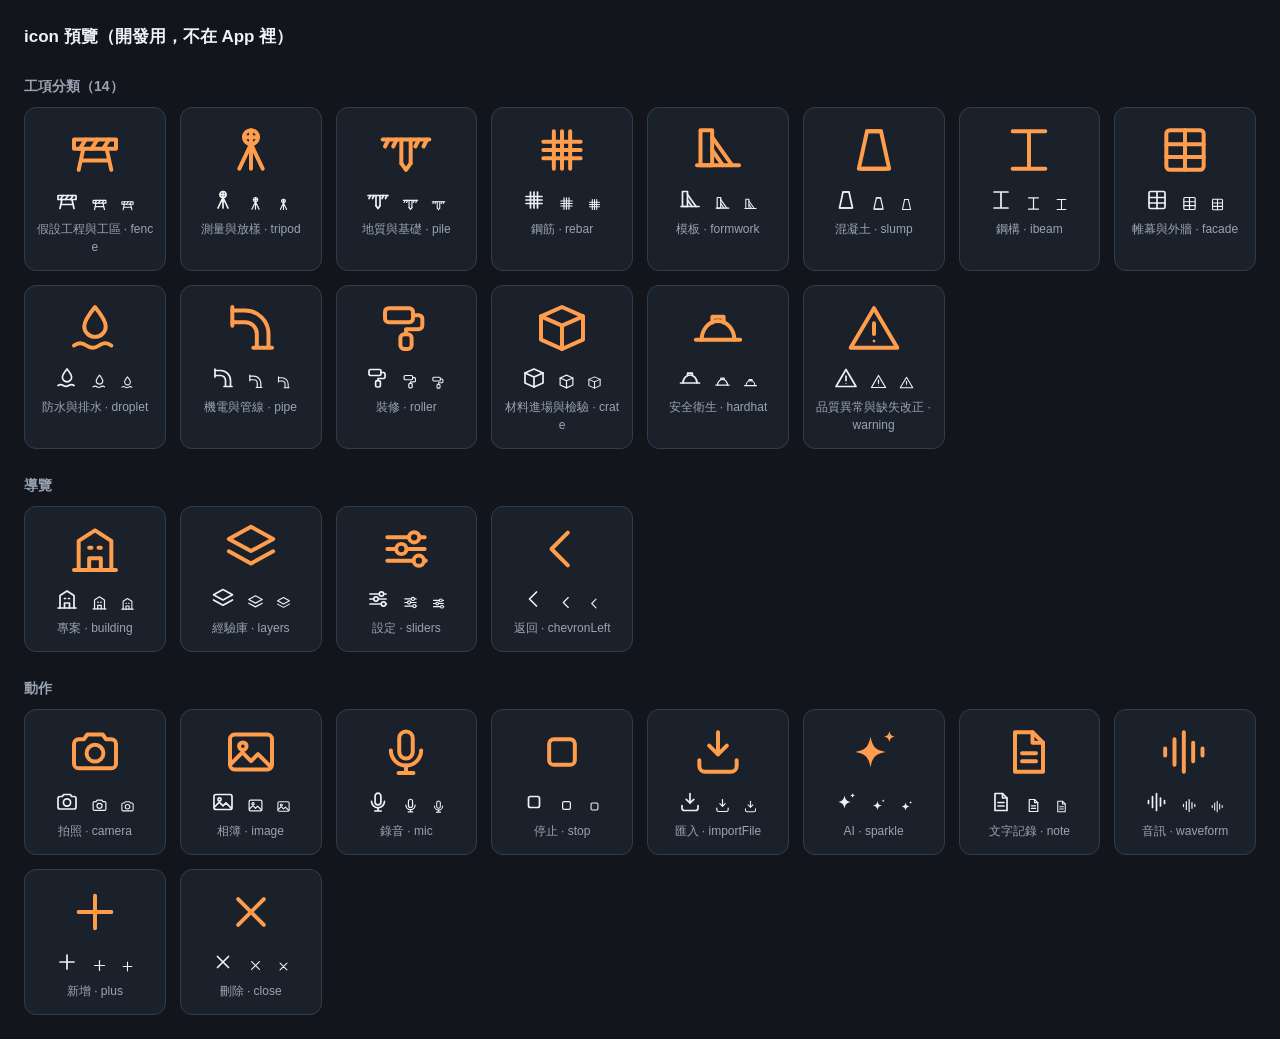
==== tools/icon-preview.html @ b73eb268 "把所有 emoji 換成 SVG icon set 新增 js/icons.js：28 個線條式 icon，24×24 viewBox，一律用 currentColor 描邊。 換掉的原因是 emoj" ====
<!DOCTYPE html>
<html lang="zh-Hant">
<head>
<meta charset="utf-8">
<title>icon 預覽</title>
<style>
  body { background: #12161c; color: #eef1f5; font: 15px/1.5 "Noto Sans TC", sans-serif; padding: 24px; margin: 0; }
  h2 { font-size: 14px; color: #99a3b2; margin: 26px 0 10px; font-weight: 600; }
  .grid { display: grid; grid-template-columns: repeat(auto-fill, minmax(140px, 1fr)); gap: 14px; }
  .cell { background: #1b212a; border: 1px solid #333d4a; border-radius: 12px; padding: 14px 10px; text-align: center; }
  .big { color: #ff9d4d; display: flex; justify-content: center; margin-bottom: 10px; }
  .small { color: #eef1f5; display: flex; justify-content: center; gap: 12px; align-items: flex-end; margin-bottom: 8px; }
  .name { font-size: 12px; color: #99a3b2; word-break: break-all; }
</style>
</head>
<body>
<h1 style="font-size:17px;margin:0">icon 預覽（開發用，不在 App 裡）</h1>
<div id="out"></div>
<script type="module">
import { icon } from '../js/icons.js';
import { CATEGORIES } from '../js/taxonomy.js';

const out = document.getElementById('out');

function section(title, items) {
  const h = document.createElement('h2');
  h.textContent = title;
  const g = document.createElement('div');
  g.className = 'grid';
  for (const { name, label } of items) {
    const cell = document.createElement('div');
    cell.className = 'cell';
    const big = document.createElement('div');
    big.className = 'big';
    big.append(icon(name, { size: 56 }));
    const small = document.createElement('div');
    small.className = 'small';
    small.append(icon(name, { size: 24 }), icon(name, { size: 17 }), icon(name, { size: 15 }));
    const n = document.createElement('div');
    n.className = 'name';
    n.textContent = label ? `${label} · ${name}` : name;
    cell.append(big, small, n);
    g.append(cell);
  }
  out.append(h, g);
}

section('工項分類（14）', CATEGORIES.map((c) => ({ name: c.icon, label: c.name })));
section('導覽', [
  { name: 'building', label: '專案' },
  { name: 'layers', label: '經驗庫' },
  { name: 'sliders', label: '設定' },
  { name: 'chevronLeft', label: '返回' },
]);
section('動作', [
  { name: 'camera', label: '拍照' },
  { name: 'image', label: '相簿' },
  { name: 'mic', label: '錄音' },
  { name: 'stop', label: '停止' },
  { name: 'importFile', label: '匯入' },
  { name: 'sparkle', label: 'AI' },
  { name: 'note', label: '文字記錄' },
  { name: 'waveform', label: '音訊' },
  { name: 'plus', label: '新增' },
  { name: 'close', label: '刪除' },
]);
</script>
</body>
</html>
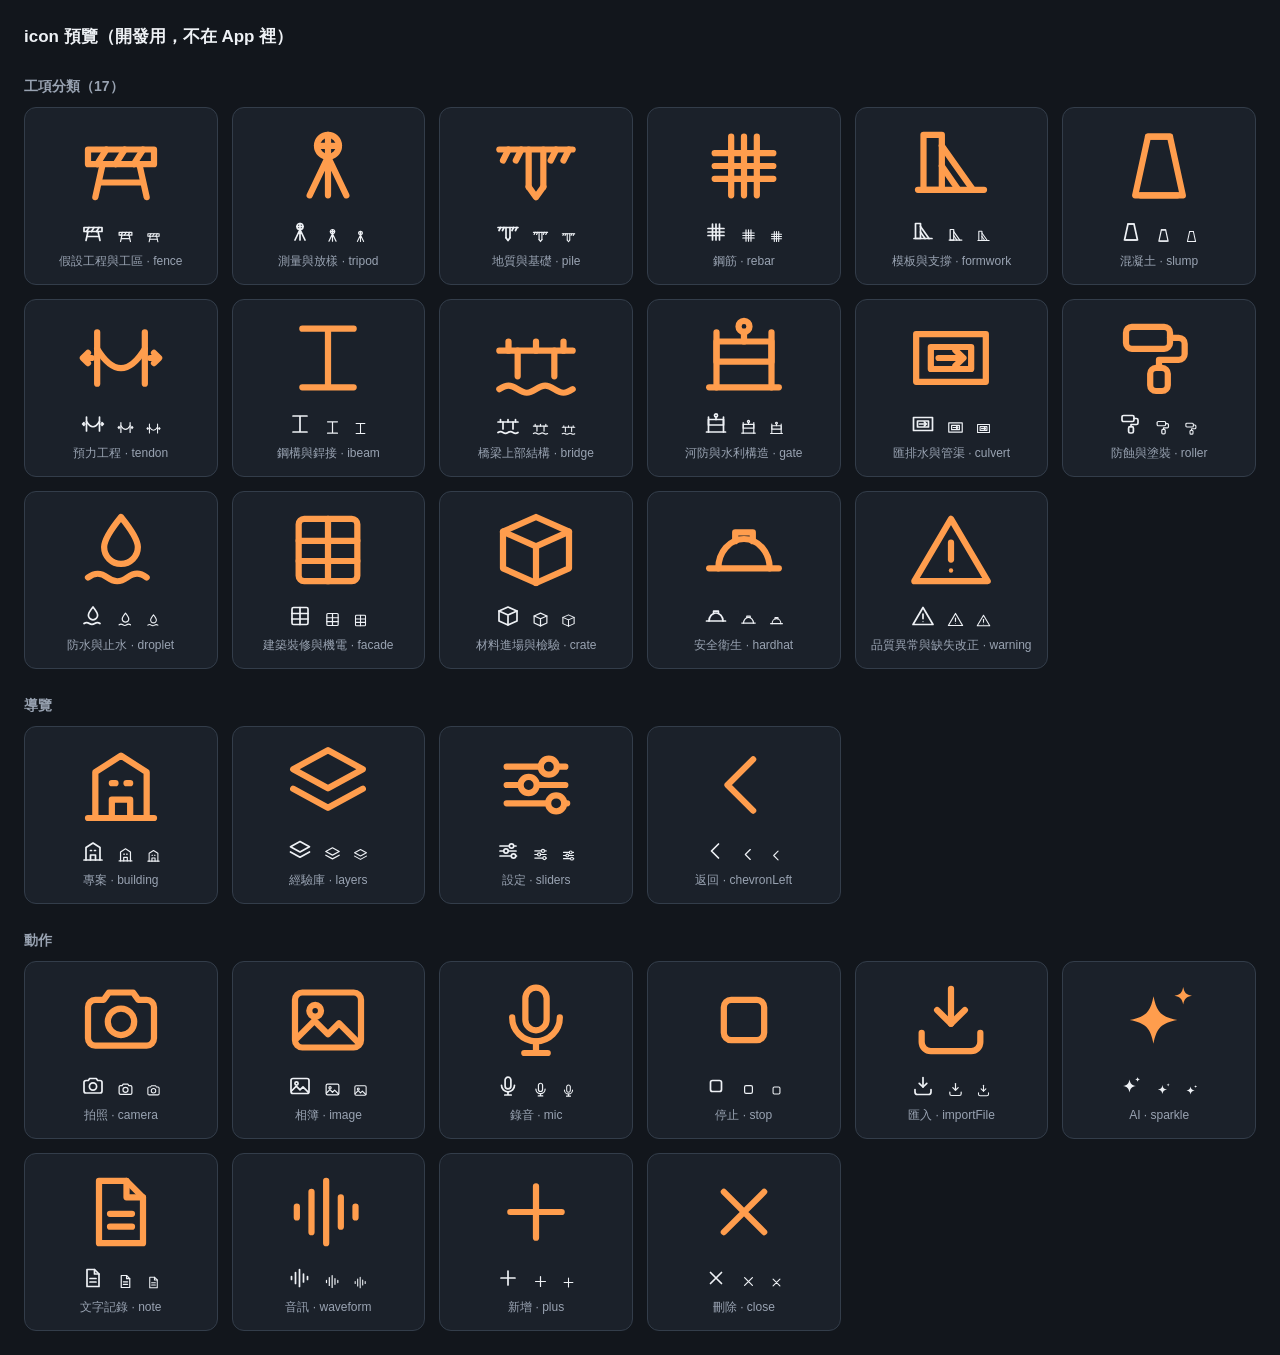
==== commit 7a6126c5: "分類改為橋梁與水利導向（14 → 17 項） 原本那套是照建築工程設計的，對橋梁水利有三項死重、又缺了整個預力工程。  新增： - 預力工程（套管定位、鋼腱檢驗、施拉記錄、伸長量核對、灌漿飽滿度、錨定" ====
--- a/tools/icon-preview.html
+++ b/tools/icon-preview.html
@@ -6,7 +6,7 @@
 <style>
   body { background: #12161c; color: #eef1f5; font: 15px/1.5 "Noto Sans TC", sans-serif; padding: 24px; margin: 0; }
   h2 { font-size: 14px; color: #99a3b2; margin: 26px 0 10px; font-weight: 600; }
-  .grid { display: grid; grid-template-columns: repeat(auto-fill, minmax(140px, 1fr)); gap: 14px; }
+  .grid { display: grid; grid-template-columns: repeat(auto-fill, minmax(190px, 1fr)); gap: 14px; }
   .cell { background: #1b212a; border: 1px solid #333d4a; border-radius: 12px; padding: 14px 10px; text-align: center; }
   .big { color: #ff9d4d; display: flex; justify-content: center; margin-bottom: 10px; }
   .small { color: #eef1f5; display: flex; justify-content: center; gap: 12px; align-items: flex-end; margin-bottom: 8px; }
@@ -32,7 +32,7 @@
     cell.className = 'cell';
     const big = document.createElement('div');
     big.className = 'big';
-    big.append(icon(name, { size: 56 }));
+    big.append(icon(name, { size: 88 }));
     const small = document.createElement('div');
     small.className = 'small';
     small.append(icon(name, { size: 24 }), icon(name, { size: 17 }), icon(name, { size: 15 }));
@@ -45,7 +45,7 @@
   out.append(h, g);
 }
 
-section('工項分類（14）', CATEGORIES.map((c) => ({ name: c.icon, label: c.name })));
+section(`工項分類（${CATEGORIES.length}）`, CATEGORIES.map((c) => ({ name: c.icon, label: c.name })));
 section('導覽', [
   { name: 'building', label: '專案' },
   { name: 'layers', label: '經驗庫' },
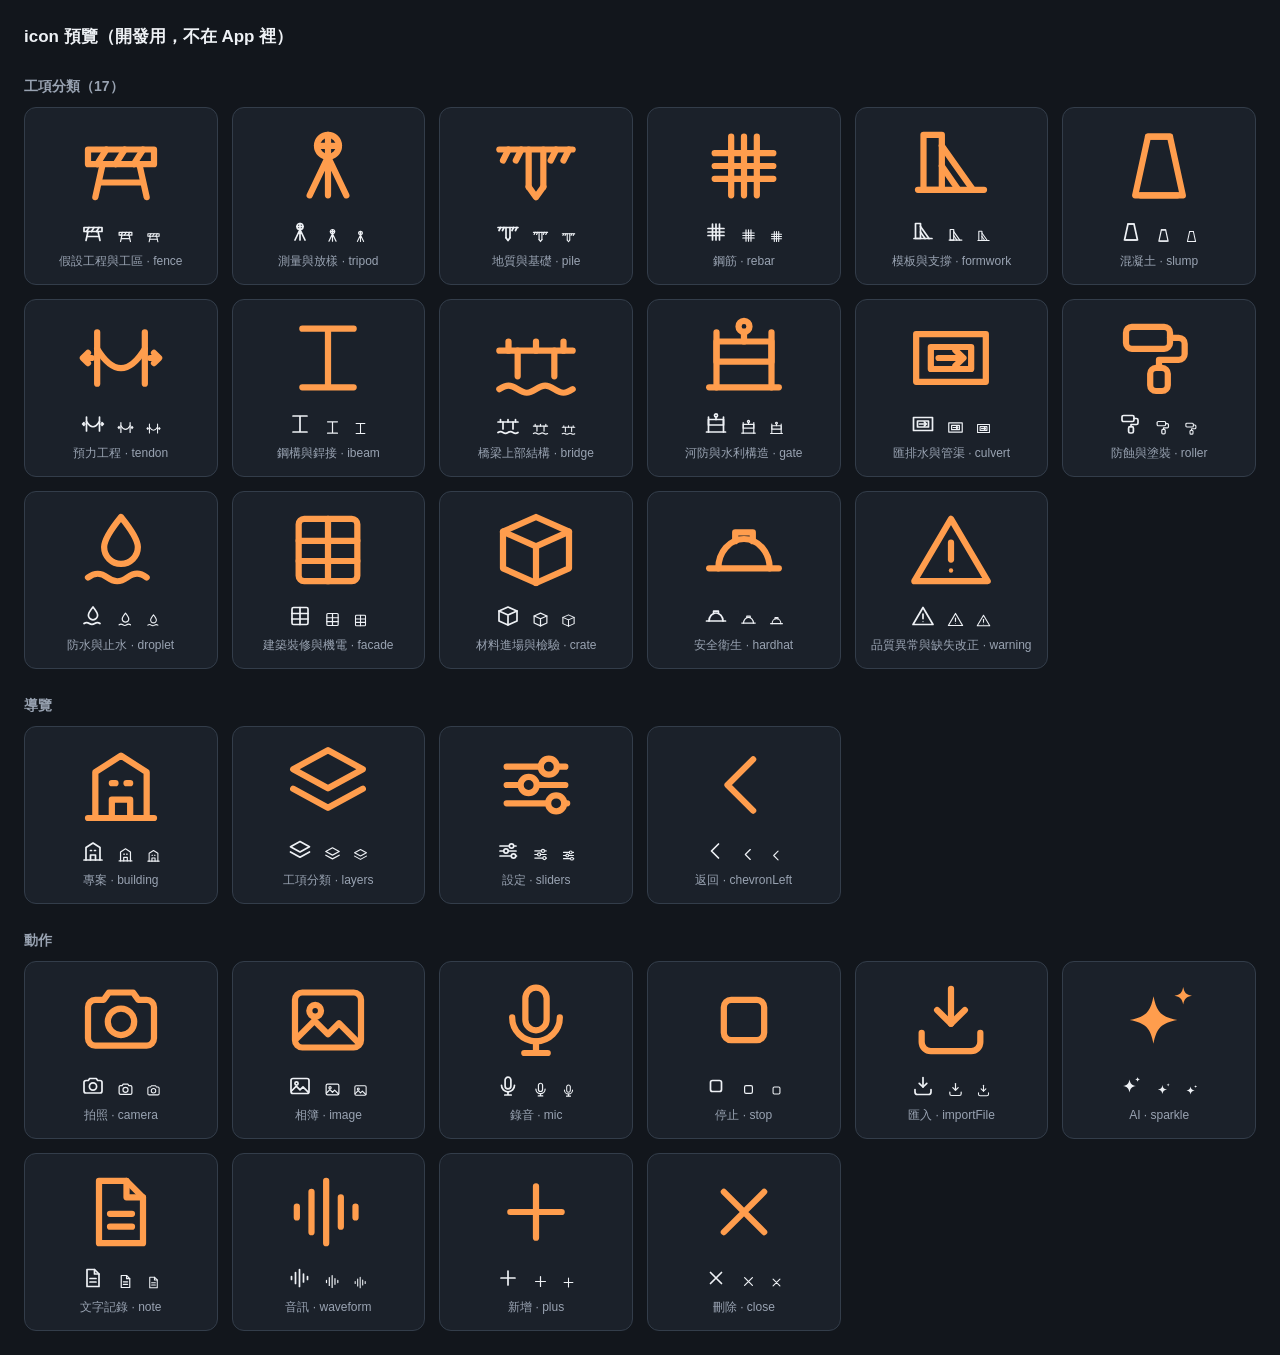
==== commit 147698de: "經驗庫改名工項分類、改成方格排列、設定移到右上角 改名：「工項」是公共工程的標準用語（工程項目），跟結算、驗收、日報裡的講法 一致。全庫替換之後有幾處變成「分類、工項分類」這種重複，一併修掉。  版面" ====
--- a/tools/icon-preview.html
+++ b/tools/icon-preview.html
@@ -48,7 +48,7 @@
 section(`工項分類（${CATEGORIES.length}）`, CATEGORIES.map((c) => ({ name: c.icon, label: c.name })));
 section('導覽', [
   { name: 'building', label: '專案' },
-  { name: 'layers', label: '經驗庫' },
+  { name: 'layers', label: '工項分類' },
   { name: 'sliders', label: '設定' },
   { name: 'chevronLeft', label: '返回' },
 ]);
